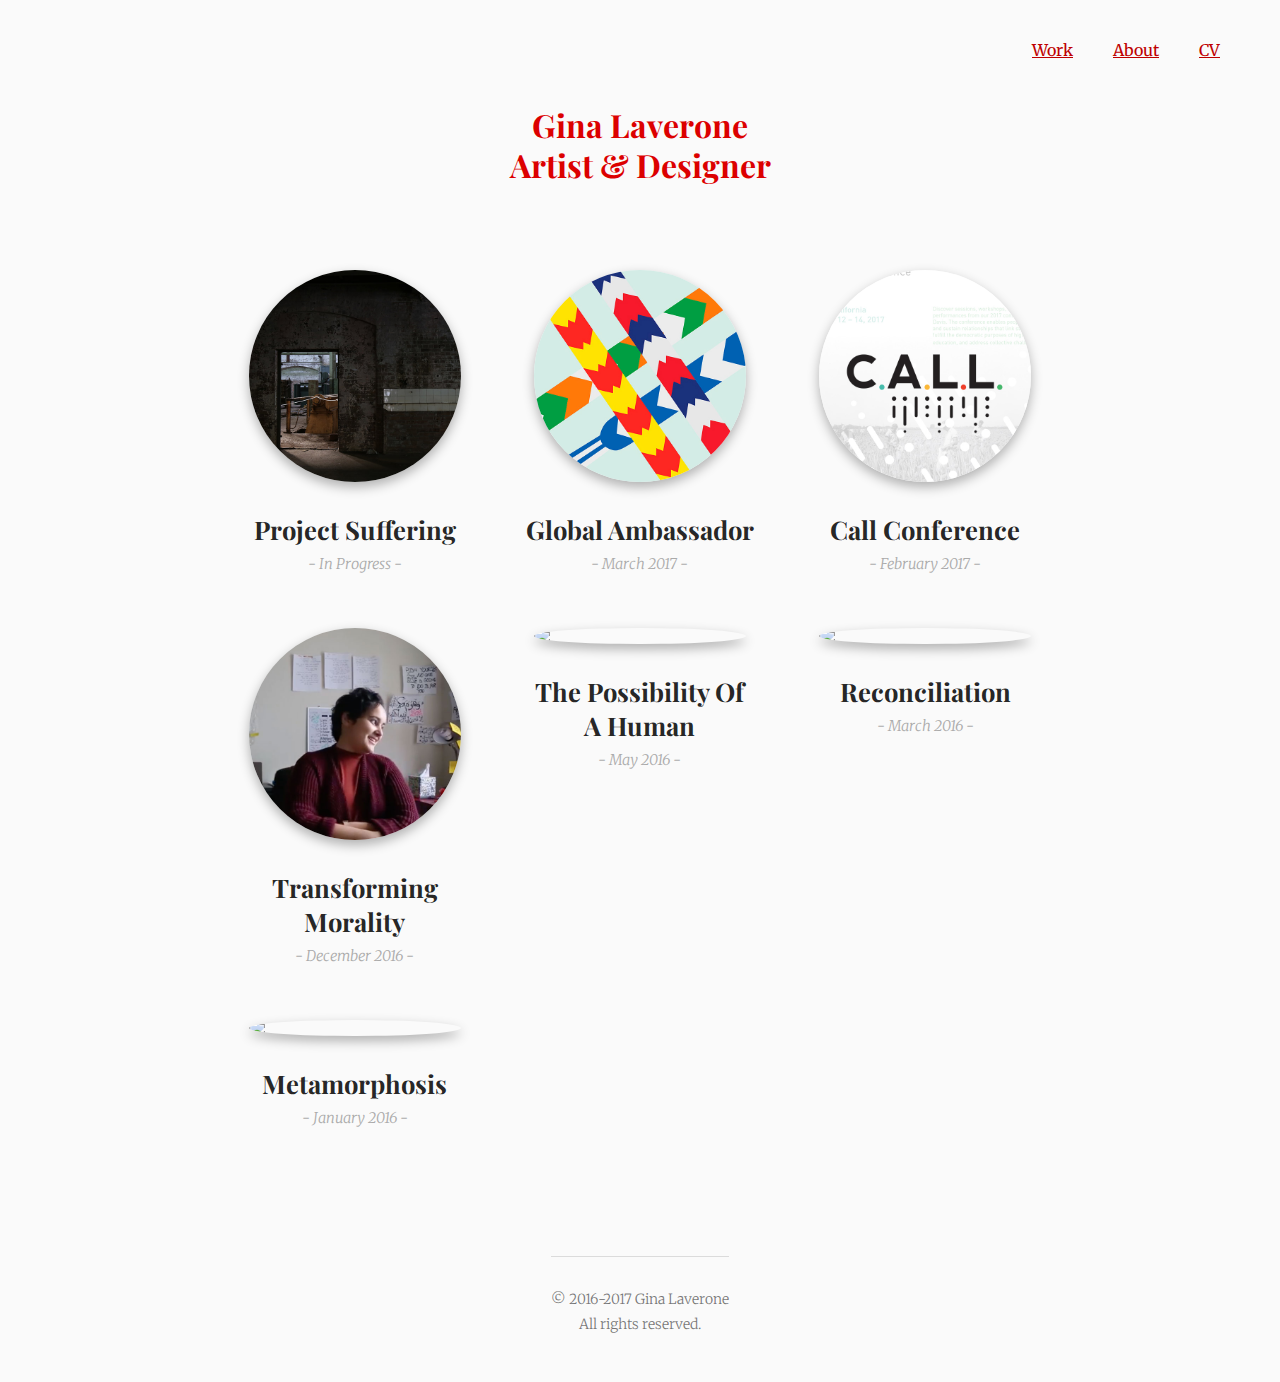
==== index.html @ 12f49296 "hotfix object display: none not working in chrome, ditched cv.html page" ====
<!DOCTYPE html>
<html>

<head>
  <link rel="stylesheet" type="text/css" href="styles/styles.css">
  <link rel="icon" type="image/png" href="./favicon.ico" >
  <meta name="viewport" content="width=device-width,height=device-height,initial-scale=1.0"/>
  <title>Gina Laverone</title>
</head>

<body>
  <nav class="nav-bar">
    <span class="nav-link"><a href="./index.html">Work</a></span>
    <span class="nav-link"><a href="./about.html">About</a></span>
    <span class="nav-link"><a href="./images/gina-laverone-cv-2017.pdf">CV</a></span>
  </nav>

  <section>
    <div class="grid-wrapper grid-text">
      <div class="home-caption">
        <h1>Gina Laverone<br/>
          Artist &&nbsp;Designer</h1>
      </div>
    </div>
  </section>

  <section>
    <section class="grid-wrapper">
      <section class="row wrap flex-top">
        <div class="col-1-3">
          <a class='img-circle-container' href="projectsuffering/index.html">
            <img class="img-circle home-project" src="images/project-suffering/project-suffering-cockatoo-island-sq.jpg"/>
          </a>
          <a href="projectsuffering/index.html">
            <div class="category-caption">
              <h2>Project Suffering</h2>
              <p class="date">- In Progress -</p>
            </div>
          </a>
        </div>
        <div class="col-1-3">
          <a class='img-circle-container' href="pages/global-ambassador.html">
            <img class="img-circle home-project" src="images/global-amb/global-ambassador-ucdavis-outreach-sq.jpg"/>
          </a>
          <a href="pages/global-ambassador.html">
            <div class="category-caption">
              <h2>Global Ambassador</h2>
              <p class="date">- March 2017 -</p>
            </div>
          </a>
        </div>
        <div class="col-1-3">
          <a class='img-circle-container' href="pages/call-conference.html">
            <img class="img-circle home-project" src="images/call-conf/call-conference-sq.jpg"/>
          </a>
          <a href="pages/call-conference.html">
            <div class="category-caption">
              <h2>Call Conference</h2>
              <p class="date">- February 2017 -</p>
            </div>
          </a>
        </div>
        <div class="col-1-3">
          <a class='img-circle-container' href="pages/transforming-morality.html">
            <img class="img-circle home-project" src="images/transforming-morality/transforming-morality-screencap-1-sq.jpg"/>
          </a>
          <a href="pages/transforming-morality.html">
            <div class="category-caption">
              <h2>Transforming Morality</h2>
              <p class="date">- December 2016 -</p>
            </div>
          </a>
        </div>
        <div class="col-1-3">
          <a class='img-circle-container' href="pages/possibility-of-a-human.html"><img class="img-circle home-project" src="images/pos-human/spread21-sq.jpg"/></a>
          <a href="pages/possibility-of-a-human.html">
            <div class="category-caption">
              <h2>The Possibility Of A&nbsp;Human</h2>
              <p class="date">- May 2016 -</p>
            </div>
          </a>
        </div>
        <div class="col-1-3">
          <a class='img-circle-container' href="pages/reconciliation.html"><img class="img-circle home-project" src="images/reconciliation/reconciliation-1-sq-gina-laverone.jpg"/></a>
          <a href="pages/reconciliation.html">
            <div class="category-caption">
              <h2>Reconciliation</h2>
              <p class="date">- March 2016 -</p>
            </div>
          </a>
        </div>
        <div class="col-1-3">
          <a class='img-circle-container' href="pages/metamorphosis.html"><img class="img-circle home-project" src="images/metamorphosis/metamorphosis-2-sq-gina-laverone.jpg"/></a>
          <a hef="pages/metamorphosis.html">
            <div class="category-caption">
              <h2>Metamorphosis</h2>
              <p class="date">- January 2016 -</p>
            </div>
          </a>
        </div>
        <div class="col-1-3">
        </div>
        <div class="col-1-3">
        </div>
      </section>
    </section>
  </section>

  <footer class="row-full-width">
    <section class="grid-wrapper flex-justify-center text-align-center">
      <p class="footer-text border-top">
        &#169; 2016-2017 Gina Laverone
        <br/> All rights reserved.
      </p>
  </footer>
</body>

</html>
---- styles/styles.css ----
@import url('https://fonts.googleapis.com/css?family=Playfair+Display:300,400,700');
@import url('https://fonts.googleapis.com/css?family=Merriweather:300,400i');
@import url('https://fonts.googleapis.com/css?family=Playfair+Display+SC:400,700');

html {
  background-color: #fafafa;
}

body {
  margin: 0;
}

* {
  font-family: 'Merriweather', serif;
  font-size: 14px;
}

a {
  text-decoration: none;
  color: inherit;
}

a:visited {
  color: inherit;
}

h1, h2, h3 {
  font-family: 'Playfair Display';
}

h1 {
  font-size: 2.18rem;
  font-weight: 700;
  margin-top: 0px;
  margin-bottom: 20px;
}

h2 {
  font-size: 1.6rem;
}

h3 {
  font-size: 1.45rem;
}

h4 {
  font-size: 1.18rem;
}

h2 a {
  font-family: 'Playfair Display SC', serif;
}

.small-caps {
  letter-spacing: 1px;
  font-family: 'Playfair Display SC', serif;
}

p {
  font-weight: 300;
  font-size: 1.1rem;
  line-height: 1.82em;
  color: rgba(0,0,0,0.87);
}

a {
  text-decoration: none;
}

a:visited {
  color: rgb(100, 100, 100);
}

.footer-text {
  font-size: 14px;
  color: rgba(0,0,0,0.54);
  padding-top: 30px;
}

.icon-button {
  border: none;
  background-color: inherit;
  font-size: 21px;
  color: rgb(190,0,0);
}

.iframe-wrapper {
  position: relative;
  width: 100%;
  height: 0;
  padding-bottom: 51%;
}

.iframe-wrapper iframe {
  position: absolute;
  width: 100%;
  height: 100%;
  left: 0;
  top: 0;
}

#back-button {
  width: 30px;
  padding-right: 15px;
}

#next-button {
  width: 30px;
  padding-left: 15px;
}

#pause-button {
}

#play-button {
  padding-right: 15px;
}

#carousel {
  padding-top: 30px;
}

#pos-human-carousel-controls {
  z-index: 2;
  margin-top: -30px;
}

.carousel-buttons {
  margin-bottom: 20px;
  font-size: 60px;
}

.carousel-controls {
}

#pos-human-go-to-page-controls {

}

.button-secondary {
  border: none;
  background-color: #ddd;
  font-family: sans-serif;
  padding: 10px 15px;
  margin: 10px;
  cursor: pointer;
}

select {
  border: none;
  margin: 10px;
  background-color: inherit;
  font-size: 18px;
  font-family: sans-serif;
  text-decoration: underline;
}

option {
  font-family: sans-serif;
}

.category-caption {
  text-align: center;
}

.category-caption h2 {
  margin: 30px 0px 5px 0px;
  color: rgba(0,0,0,0.87);
}

.category-caption p {
  margin: 0;
}

.date {
  font-style: italic;
  color: #aaa;
}

.category-caption .date {
  font-size: 11pt;
  margin-bottom: 20px;
}

.project-caption {
  margin-top: 60px;
  margin-bottom: 50px;
}

.project-caption .date {
  font-size: 14pt;
  text-align: center;
  margin-top: 0px;
  margin-bottom: 20px;
}

.tagline {
  font-size: 24px;
  /*text-align: center;*/
  font-style: italic;
}

.subheading {
}

.expand-arrow {
  height: 25px;
  padding-right: 10px;
  cursor: pointer;
}

.quote-list {
  list-style: none;
  padding-left: 0px;
  text-align: center;
}

.quote-list-item {
  line-height: 1.8rem;
  margin-bottom: 1.8rem;
  display: block;
}

.divider {
  width: 100%;
  border-bottom: 1px solid rgba(0,0,0,0.12);
  margin-bottom: 40px;
}

.home-caption {
  margin: 50px 0px 0px 0px;
  max-width: 600px;
}

.home-caption h1{
  font-size: 2rem;
  font-weight: 700;
  line-height: 2.5rem;
  padding: 0px 40px;
  margin-top: 75px;
  margin-bottom: 50px;
  color: rgb(220, 0 ,0);
}

.page-title {
  font-size: 3rem;
  font-weight: 700;
  line-height: 4rem;
  padding: 0px 20px;
}

.cat-selector {
  margin-bottom: 40px;
  padding: 0px 20px 10px 20px;
  border: 1px solid rgba(0,0,0,0.25);
  box-shadow: 0px 2px 10px rgba(0,0,0,0.25);
}

.grid-wrapper {
  display: block;
  box-sizing: border-box;
  padding: 30px 30px;
  margin: auto;
}

.grid-text {
  max-width: 800px;
  padding-top: 0px;
  justify-content: center;
}

.grid-text h1 {
  text-align: center;
}

#separation-content {
  display: none;
}

#connection-content {
  display: none;
}

#deceased-content {
  display: none;
}

#possibilities-content {
  display: none;
}

/* -------------------------------------------------

COLUMN AND ROW STYLES

-------------------------------------------------*/


[class*='col-'] {
  padding-bottom: 30px;

  box-sizing: border-box;

  display: flex;
  flex-direction: column;
  justify-content: flex-end;
  align-items: center;
}

[class*='row-'] {
  display:flex;
}

.flex-justify-center {
  justify-content: center;
}

.flex-align-center {
  align-items: center;
}

.flex-top {
  align-items: flex-start;
}

.text-align-center {
  text-align: center;
}

.row-full-width {
  width: 100%;
}

.row {
  display: flex;
  flex-direction: row;
}

.column {
  display: flex;
  flex-direction: column;
}

[class*='col-']:last-of-type {
  border-bottom: none;
  margin-bottom: 0;
}

[class*='col-'] img {
  width: 100%;
  margin: 0px;
}

[class*='col-'] a {
  margin: 0px;
}

.mobile-col-1-2 {
  width: 50%;
}

.wrap {
  flex-wrap: wrap;
}

.img-circle {
  border-radius: 50%;
}

.img-circle-container {
  width: 80%;
  display: flex;
  align-items: center;
  justify-content: center;
}

.home-project {
  box-shadow: 0px 5px 12px rgba(0,0,0,0.3);
  transition-duration: 0.025s;
}

.home-project:hover {
  box-shadow: 0px 5px 14px rgba(0,0,0,0.4);
}

.home-project:active {
  box-shadow: 0px 8px 13px rgba(0,0,0,0.4);
}

.img-clickable {
  box-shadow: none;
}

.nav-bar {
  display: flex;
  justify-content: center;
  align-items: flex-end;
  margin: 40px 40px 40px 40px;
}

.small-logo {
  color: #000;
  align-self: center;
  font-family: 'Playfair Display';
  letter-spacing: 1px;
  font-size: 16px;
  width: 100%;
  padding: 40px 40px 20px 40px;
  text-align: center;
}

.nav-link a {
  padding: 0px 20px;
  text-decoration: underline;
  color: rgb(190, 0 ,0);
}

.link {
  text-decoration: underline;
  color: rgb(190, 0 ,0);
}

.border-top {
  border-top: 1px solid rgba(0,0,0,0.12);
}

.main-image {
  display: none;
}

.pdf-mobile {
  display: block;
}

.pdf-tablet {
  display: none;
}

.pdf-desktop {
  display: none;
}

@media (min-width: 500px) {
  * {
    font-size: 16px;
  }

  .page-title {
    font-size: 5rem;
    line-height: 5rem;
  }

  .pdf-mobile {
    display: none;
  }

  .pdf-tablet {
    display: block;
  }

  .pdf-desktop {
    display: none;
  }
}

@media (min-width: 617px) {

  .main-image {
    display: block;
  }

  .img-clickable {
    box-shadow: 0px 3px 7px rgba(0,0,0,0.3);
    transition-duration: 0.001s;
  }

  .img-clickable:hover {
    box-shadow: 0px 5px 14px rgba(0,0,0,0.4);
  }

  .img-clickable:active {
    box-shadow: 0px 8px 13px rgba(0,0,0,0.4);
  }

  .grid-text {
    max-width: 80%;
  }

  .grid-wrapper {
    display: flex;
    flex-wrap: wrap;
  }

  .project-caption {
    margin-top: 75px;
    margin-bottom: 15px;
    flex-basis: 100%;
  }

  .icon-button {
    font-size: 30px;
    cursor: pointer;
  }

  #back-button {
    width: 45px;
    padding-right: 30px;
  }

  #next-button {
    width: 45px;
    padding-left: 30px;
  }

  #play-button {
    padding-right: 30px;
  }

  #pageSelect {
    cursor: pointer;
  }

  #pos-human-carousel-controls {
    margin-top: -75px;
  }

  .small-logo {
    width: auto;
    padding: 0px 20px;
  }

  .home-caption h1 {
    margin-top: 0;
  }

  .nav-bar {
    margin-bottom: 0;
  }

  [class*='col-'] {
    border-left: 10px solid rgba(255, 255, 255, 0);
    border-right: 10px solid rgba(255, 255, 255, 0);
    border-bottom: 10px solid rgba(255, 255, 255, 0);
    flex-grow: 1;
    border-bottom: none;
    padding-bottom: 30px;
    margin-bottom: 0;
  }

  .col-full-width {
    width: 100%;

  }

  .col-end {
    width:100%;
  }

  .col-1-2 {
    width: 50%;
  }

  .col-2-3 {
    width: 50%;
  }

  .col-1-3 {
    width: 50%;
  }

  .col-1-4 {
    width: 50%;
  }

  .col-1-6 {
    width: 50%;
  }

  .thumb-small {
    width: 33%;
  }
}

@media (min-width: 900px) {

  #pos-human-carousel-controls {
    margin-top: -125px;
  }

  .project-caption {
    margin-top: 60px;
  }

  .page-title {
    font-size: 7em;
    line-height: normal;
  }

  .grid-wrapper {
    max-width: 70%;
    min-width: 760px;
    padding: 30px 20px;
  }

  .line-length-constrain {
    max-width: 600px;
  }

  .nav-bar {
    justify-content: flex-end;
  }

  .home-caption {
    margin-top: 15px;
  }

  .home-caption h1 {
    margin-bottom: 25px;
  }

  .col-2-3 {
    width: 66%;
  }

  .col-1-3 {
    width: 33%;
  }

  .col-1-4 {
    width: 25%;
  }

  .col-1-6 {
    width:16%;
  }
}

@media (min-width: 1280px) {
  .pdf-mobile {
    display: none;
  }

  .pdf-tablet {
    display: none;
  }

  .pdf-desktop {
    display: block;
  }
}

@media (min-width: 1440px) {
  .grid-wrapper {
    max-width: 1200px;
  }
}
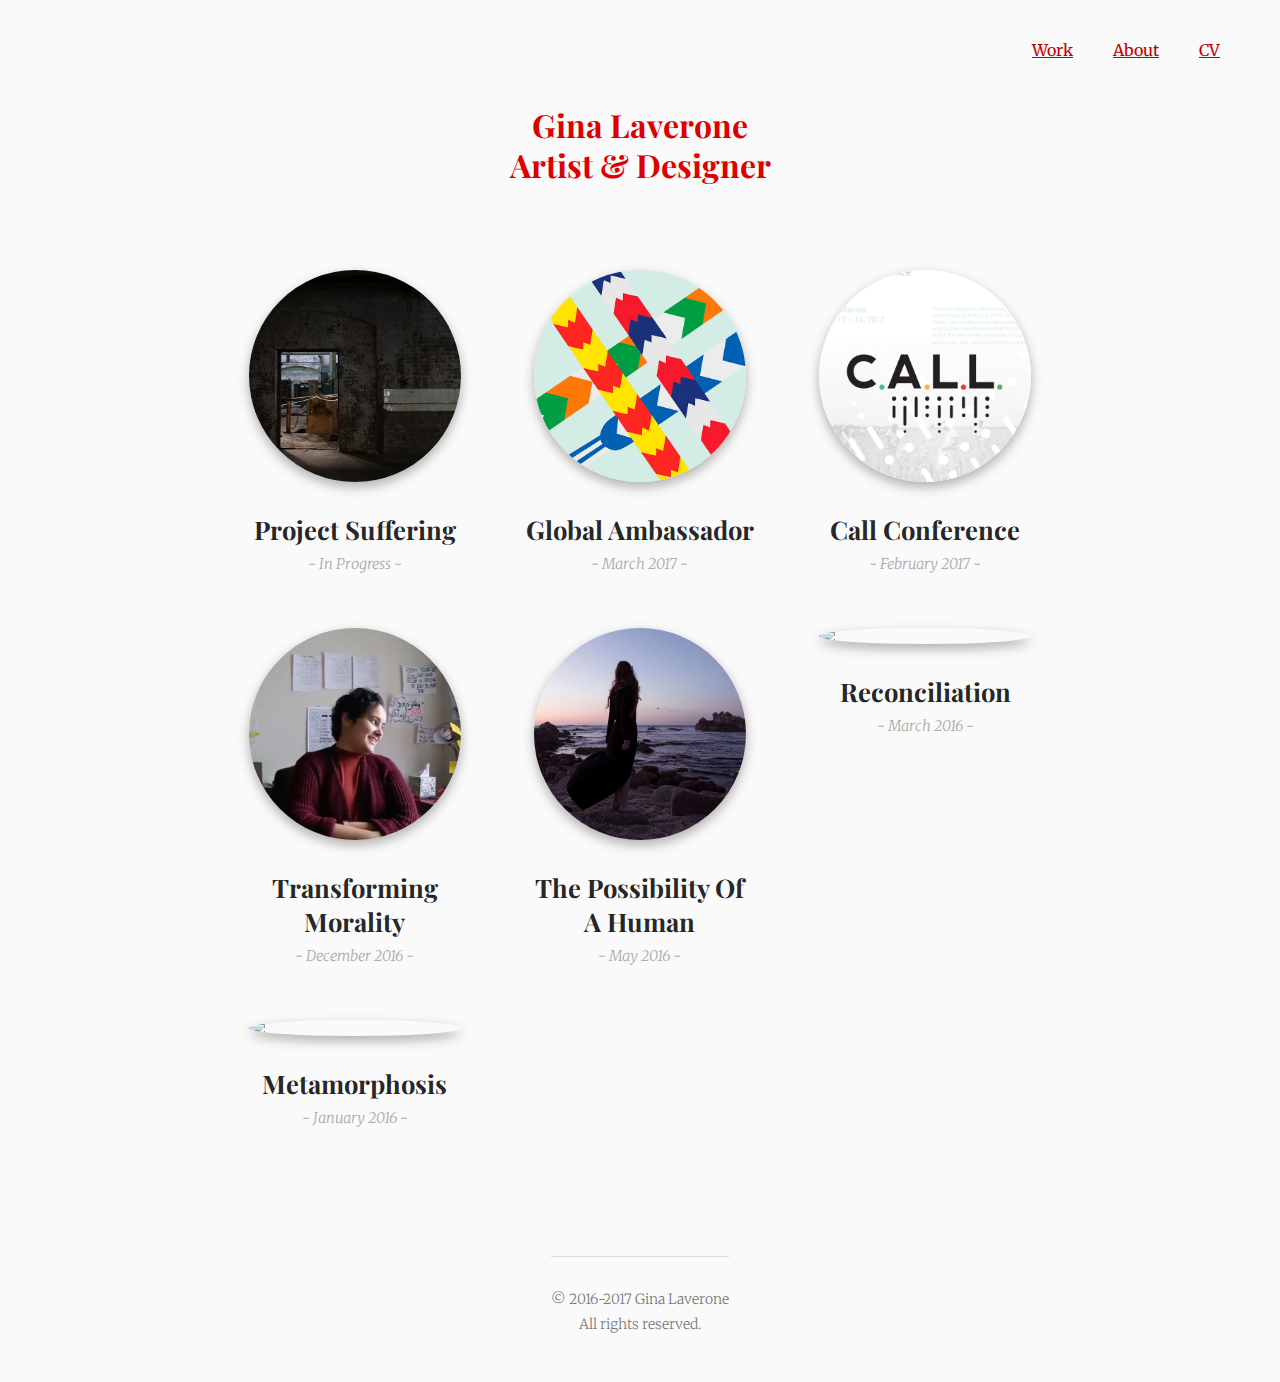
==== commit cefba25b: "add new images, first updates to the call-conf page" ====
--- a/index.html
+++ b/index.html
@@ -3,8 +3,14 @@
 
 <head>
   <link rel="stylesheet" type="text/css" href="styles/styles.css">
-  <link rel="icon" type="image/png" href="./favicon.ico" >
   <meta name="viewport" content="width=device-width,height=device-height,initial-scale=1.0"/>
+
+  <link rel="apple-touch-icon" sizes="180x180" href="favicon/apple-touch-icon.png">
+  <link rel="icon" type="image/png" sizes="32x32" href="favicon/favicon-32x32.png">
+  <link rel="icon" type="image/png" sizes="16x16" href="favicon/favicon-16x16.png">
+  <link rel="manifest" href="favicon/manifest.json">
+  <link rel="mask-icon" href="favicon/safari-pinned-tab.svg" color="#dc0000">
+  <meta name="theme-color" content="#ffffff">
   <title>Gina Laverone</title>
 </head>
 
@@ -26,7 +32,7 @@
 
   <section>
     <section class="grid-wrapper">
-      <section class="row wrap flex-top">
+      <section class="row wrap flex-align-top">
         <div class="col-1-3">
           <a class='img-circle-container' href="projectsuffering/index.html">
             <img class="img-circle home-project" src="images/project-suffering/project-suffering-cockatoo-island-sq.jpg"/>
--- a/styles/styles.css
+++ b/styles/styles.css
@@ -289,6 +289,7 @@
   display: none;
 }
 
+
 /* -------------------------------------------------
 
 COLUMN AND ROW STYLES
@@ -307,6 +308,10 @@
   align-items: center;
 }
 
+.gutter-med {
+  padding-bottom: 60px;
+}
+
 [class*='row-'] {
   display:flex;
 }
@@ -319,7 +324,7 @@
   align-items: center;
 }
 
-.flex-top {
+.flex-align-top {
   align-items: flex-start;
 }
 
@@ -540,13 +545,18 @@
   [class*='col-'] {
     border-left: 10px solid rgba(255, 255, 255, 0);
     border-right: 10px solid rgba(255, 255, 255, 0);
-    border-bottom: 10px solid rgba(255, 255, 255, 0);
     flex-grow: 1;
     border-bottom: none;
     padding-bottom: 30px;
     margin-bottom: 0;
   }
 
+  .gutter-med {
+    padding-left: 20px;
+    padding-right: 20px;
+    padding-bottom: 80px;
+  }
+
   .col-full-width {
     width: 100%;
 
@@ -573,7 +583,7 @@
   }
 
   .col-1-6 {
-    width: 50%;
+    width: 20%;
   }
 
   .thumb-small {
@@ -633,6 +643,12 @@
   .col-1-6 {
     width:16%;
   }
+
+  .gutter-med {
+    padding-left: 10px;
+    padding-right: 10px;
+    padding-bottom: 20px;
+  }
 }
 
 @media (min-width: 1280px) {
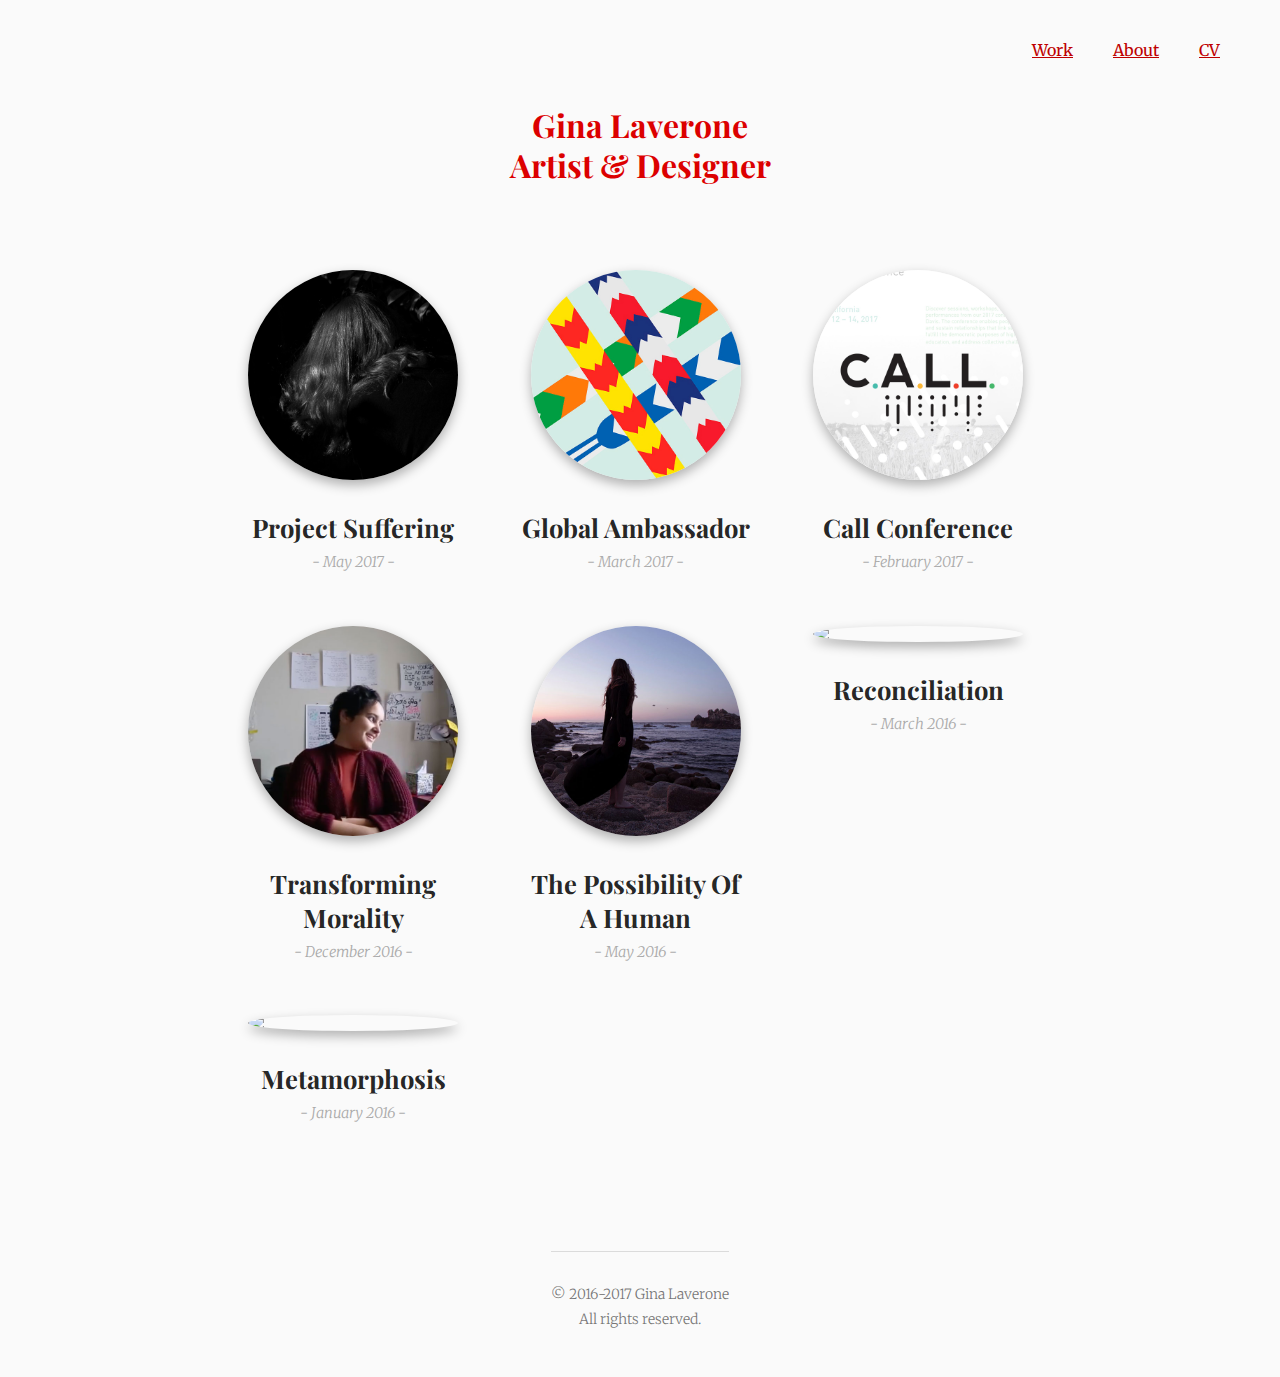
==== commit c86a3013: "[Homepage] Update project suffering project preview" ====
--- a/index.html
+++ b/index.html
@@ -34,13 +34,13 @@
     <section class="grid-wrapper">
       <section class="row wrap flex-align-top">
         <div class="col-1-3">
-          <a class='img-circle-container' href="projectsuffering/index.html">
-            <img class="img-circle home-project" src="images/project-suffering/project-suffering-cockatoo-island-sq.jpg"/>
+          <a class='img-circle-container' href="pages/project-suffering.html">
+            <img class="img-circle home-project" src="images/project-suffering/project-suffering-sq.jpg"/>
           </a>
-          <a href="projectsuffering/index.html">
+          <a href="pages/project-suffering.html">
             <div class="category-caption">
               <h2>Project Suffering</h2>
-              <p class="date">- In Progress -</p>
+              <p class="date">- May 2017 -</p>
             </div>
           </a>
         </div>
@@ -104,10 +104,6 @@
             </div>
           </a>
         </div>
-        <div class="col-1-3">
-        </div>
-        <div class="col-1-3">
-        </div>
       </section>
     </section>
   </section>
--- a/styles/styles.css
+++ b/styles/styles.css
@@ -60,6 +60,13 @@
   font-weight: 300;
   font-size: 1.1rem;
   line-height: 1.82em;
+  color: rgba(0,0,0,0.87);
+}
+
+.annotation {
+  font-weight: 400;
+  font-size: 0.8rem;
+  line-height: 1.5em;
   color: rgba(0,0,0,0.87);
 }
 
@@ -194,9 +201,14 @@
   margin-bottom: 20px;
 }
 
+.project-caption .tagline {
+  max-width: 600px;
+  margin: auto;
+  text-align: center;
+}
+
 .tagline {
   font-size: 24px;
-  /*text-align: center;*/
   font-style: italic;
 }
 
@@ -225,6 +237,11 @@
   width: 100%;
   border-bottom: 1px solid rgba(0,0,0,0.12);
   margin-bottom: 40px;
+}
+
+.divider-no-margin {
+  width: 100%;
+  border-bottom: 1px solid rgba(0,0,0,0.12);
 }
 
 .home-caption {
@@ -266,13 +283,17 @@
 .grid-text {
   max-width: 800px;
   padding-top: 0px;
-  justify-content: center;
+  justify-content: center
 }
 
 .grid-text h1 {
   text-align: center;
 }
 
+.grid-text h4 {
+  /*text-align: center;*/
+}
+
 #separation-content {
   display: none;
 }
@@ -289,6 +310,73 @@
   display: none;
 }
 
+/*-----------------------
+
+TABS STYLES
+
+------------------------*/
+
+.tabs-wrapper {
+  display: flex;
+  justify-content: space-between;
+  max-width: 600px;
+  margin: auto;
+}
+
+.tab {
+  text-overflow: ellipsis;
+  white-space: nowrap;
+  overflow: hidden;
+  padding: 0px 4px 20px 4px;
+  cursor: pointer;
+  color: rgba(0,0,0,0.54);
+}
+
+.active-tab {
+  color: red !important;
+  border-bottom: 3px solid red;
+}
+
+/*-----------------------
+
+KEYWORD SLIDES STYLES
+
+------------------------*/
+
+.slideshow-wrapper {
+  display: flex;
+  flex-wrap: wrap;
+  box-shadow: 0px 3px 7px rgba(0,0,0,0.3);
+  max-width: 600px;
+}
+
+.slideshow-wrapper div {
+  padding: 10px;
+}
+
+.slideshow-title {
+  display: flex;
+  justify-content: center;
+  align-items: center;
+  flex-grow: 1;
+  flex-basis: 160px;
+  min-height: 200px;
+  color: white;
+}
+
+.slideshow-keywords-wrapper {
+  display: flex;
+  flex-grow: 1;
+  flex-basis: 160px;
+  justify-content: center;
+  align-items: center;
+  text-align: center;
+}
+
+.slideshow-keywords {
+  list-style: none;
+  padding-left: 0px;
+}
 
 /* -------------------------------------------------
 
@@ -306,6 +394,8 @@
   flex-direction: column;
   justify-content: flex-end;
   align-items: center;
+  width: 100%;
+  max-width: 100%;
 }
 
 .gutter-med {
@@ -320,6 +410,10 @@
   justify-content: center;
 }
 
+.flex-justify-start {
+  justify-content: flex-start;
+}
+
 .flex-align-center {
   align-items: center;
 }
@@ -339,6 +433,7 @@
 .row {
   display: flex;
   flex-direction: row;
+  flex-wrap: wrap;
 }
 
 .column {
@@ -362,6 +457,19 @@
 
 .mobile-col-1-2 {
   width: 50%;
+}
+
+#min-2-col [class*='col-'] {
+  max-width: 50%;
+}
+
+#min-2-col {
+  display: flex;
+  flex-wrap: wrap;
+}
+
+.mobile-align-left .col-1-4 {
+  align-items: flex-start;
 }
 
 .wrap {
@@ -466,6 +574,16 @@
   .pdf-desktop {
     display: none;
   }
+
+  .gutter-med {
+    padding-left: 20px;
+    padding-right: 20px;
+  }
+
+  .mobile-align-left .col-1-4 {
+    align-items: center;
+    text-align: center;
+  }
 }
 
 @media (min-width: 617px) {
@@ -498,7 +616,7 @@
 
   .project-caption {
     margin-top: 75px;
-    margin-bottom: 15px;
+    margin-bottom: 45px;
     flex-basis: 100%;
   }
 
@@ -576,18 +694,39 @@
 
   .col-1-3 {
     width: 50%;
+    max-width: 50%;
   }
 
   .col-1-4 {
     width: 50%;
   }
 
+  .col-3-4 {
+    width: 50%;
+    max-width: 50%;
+  }
+
   .col-1-6 {
     width: 20%;
+    max-width: 20%;
+  }
+
+  .col-2-6 {
+    width: 30%;
   }
 
   .thumb-small {
     width: 33%;
+  }
+
+  .line-length-constrain .col-1-4 {
+    width: 20%;
+    max-width: 20%;
+  }
+
+  .line-length-constrain .col-3-4 {
+    width: 80%;
+    max-width: 80%;
   }
 }
 
@@ -613,7 +752,12 @@
   }
 
   .line-length-constrain {
+    width: 100%;
     max-width: 600px;
+  }
+
+  .line-length-constrain p {
+    padding-bottom: 20px;
   }
 
   .nav-bar {
@@ -634,14 +778,25 @@
 
   .col-1-3 {
     width: 33%;
+    max-width: 33%;
   }
 
   .col-1-4 {
     width: 25%;
   }
 
+  .col-3-4 {
+    width: 75%;
+    max-width: 75%;
+  }
+
   .col-1-6 {
     width:16%;
+    max-width: 16.67%;
+  }
+
+  .col-2-6 {
+    width: 34%;
   }
 
   .gutter-med {
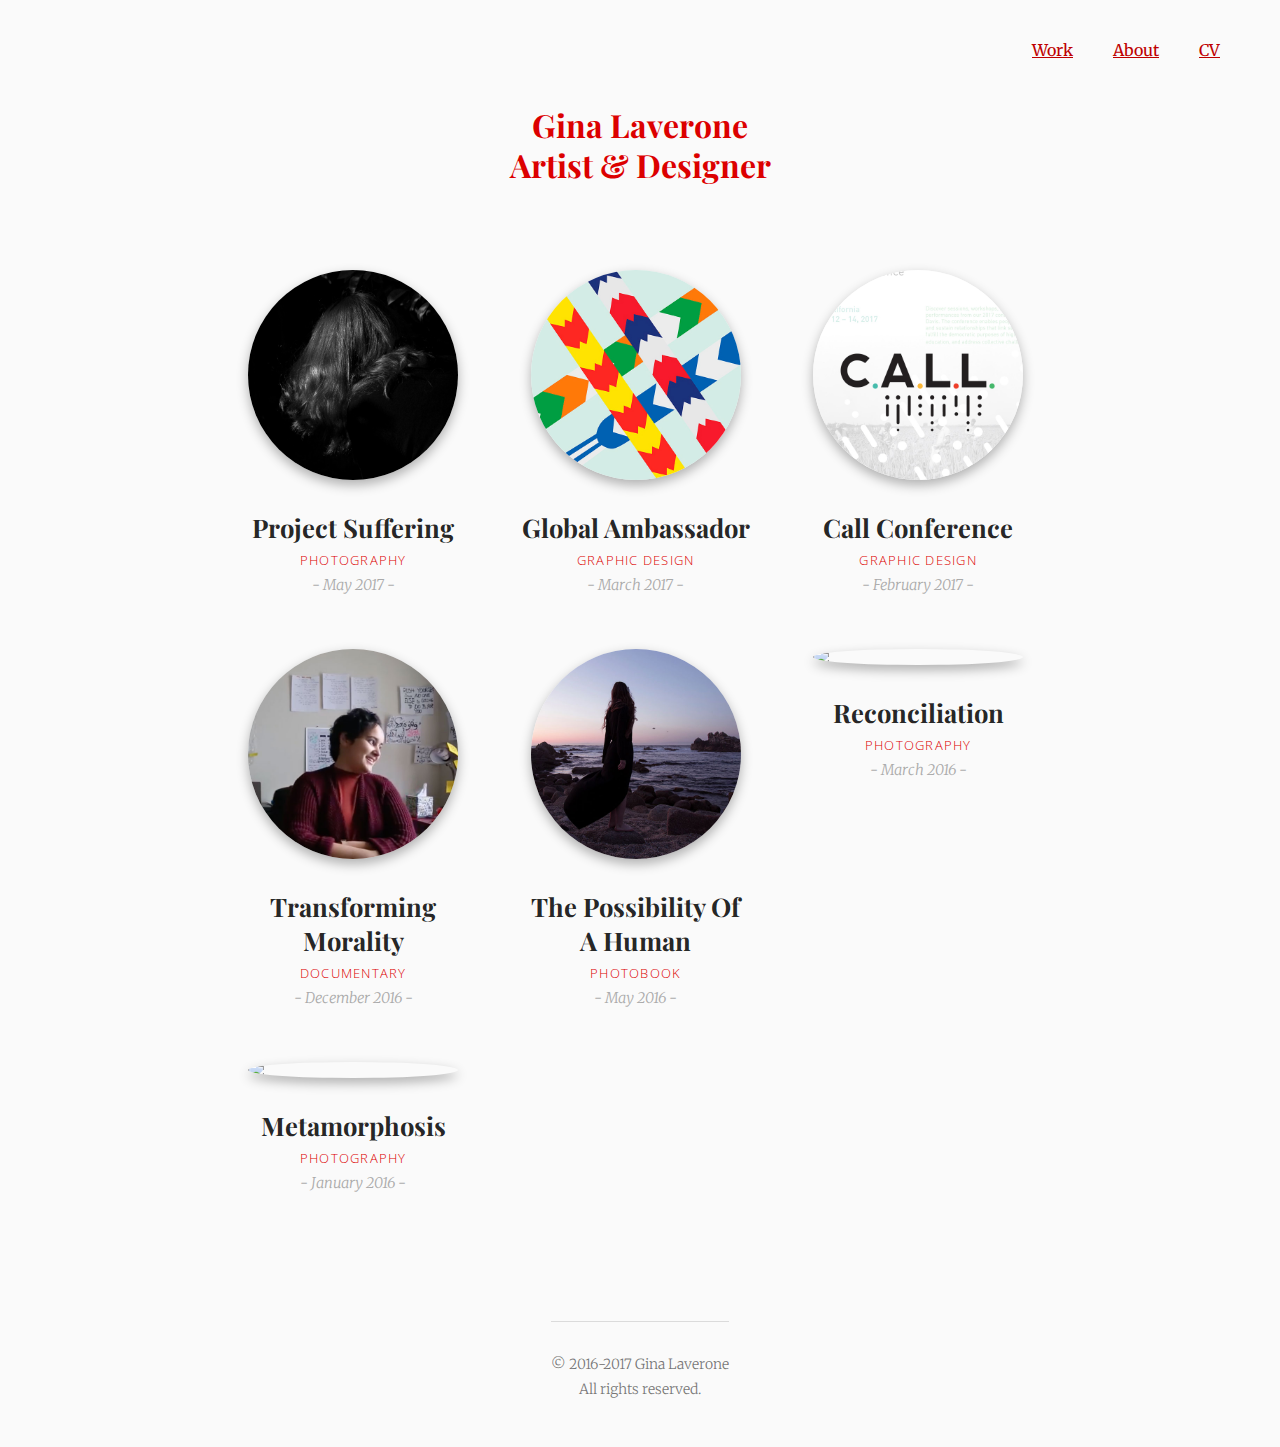
==== commit 1f2a4cb2: "[Homepage] Add project type labels" ====
--- a/index.html
+++ b/index.html
@@ -12,6 +12,16 @@
   <link rel="mask-icon" href="favicon/safari-pinned-tab.svg" color="#dc0000">
   <meta name="theme-color" content="#ffffff">
   <title>Gina Laverone</title>
+
+  <style>
+    .project-type {
+      letter-spacing: 1.25px;
+      text-transform: uppercase;
+      font-size: 0.8rem;
+      color: rgb(220,0,0);
+      font-family: 'Open Sans', serif;
+    }
+  </style>
 </head>
 
 <body>
@@ -40,6 +50,7 @@
           <a href="pages/project-suffering.html">
             <div class="category-caption">
               <h2>Project Suffering</h2>
+              <p class="project-type">Photography</p>
               <p class="date">- May 2017 -</p>
             </div>
           </a>
@@ -51,6 +62,7 @@
           <a href="pages/global-ambassador.html">
             <div class="category-caption">
               <h2>Global Ambassador</h2>
+              <p class="project-type">Graphic design</p>
               <p class="date">- March 2017 -</p>
             </div>
           </a>
@@ -62,6 +74,7 @@
           <a href="pages/call-conference.html">
             <div class="category-caption">
               <h2>Call Conference</h2>
+              <p class="project-type">Graphic design</p>
               <p class="date">- February 2017 -</p>
             </div>
           </a>
@@ -73,6 +86,7 @@
           <a href="pages/transforming-morality.html">
             <div class="category-caption">
               <h2>Transforming Morality</h2>
+              <p class="project-type">Documentary</p>
               <p class="date">- December 2016 -</p>
             </div>
           </a>
@@ -82,6 +96,7 @@
           <a href="pages/possibility-of-a-human.html">
             <div class="category-caption">
               <h2>The Possibility Of A&nbsp;Human</h2>
+              <p class="project-type">Photobook</p>
               <p class="date">- May 2016 -</p>
             </div>
           </a>
@@ -91,6 +106,7 @@
           <a href="pages/reconciliation.html">
             <div class="category-caption">
               <h2>Reconciliation</h2>
+              <p class="project-type">Photography</p>
               <p class="date">- March 2016 -</p>
             </div>
           </a>
@@ -100,6 +116,7 @@
           <a hef="pages/metamorphosis.html">
             <div class="category-caption">
               <h2>Metamorphosis</h2>
+              <p class="project-type">Photography</p>
               <p class="date">- January 2016 -</p>
             </div>
           </a>
--- a/styles/styles.css
+++ b/styles/styles.css
@@ -1,6 +1,7 @@
 @import url('https://fonts.googleapis.com/css?family=Playfair+Display:300,400,700');
 @import url('https://fonts.googleapis.com/css?family=Merriweather:300,400i');
 @import url('https://fonts.googleapis.com/css?family=Playfair+Display+SC:400,700');
+@import url('https://fonts.googleapis.com/css?family=Open+Sans:600');
 
 html {
   background-color: #fafafa;
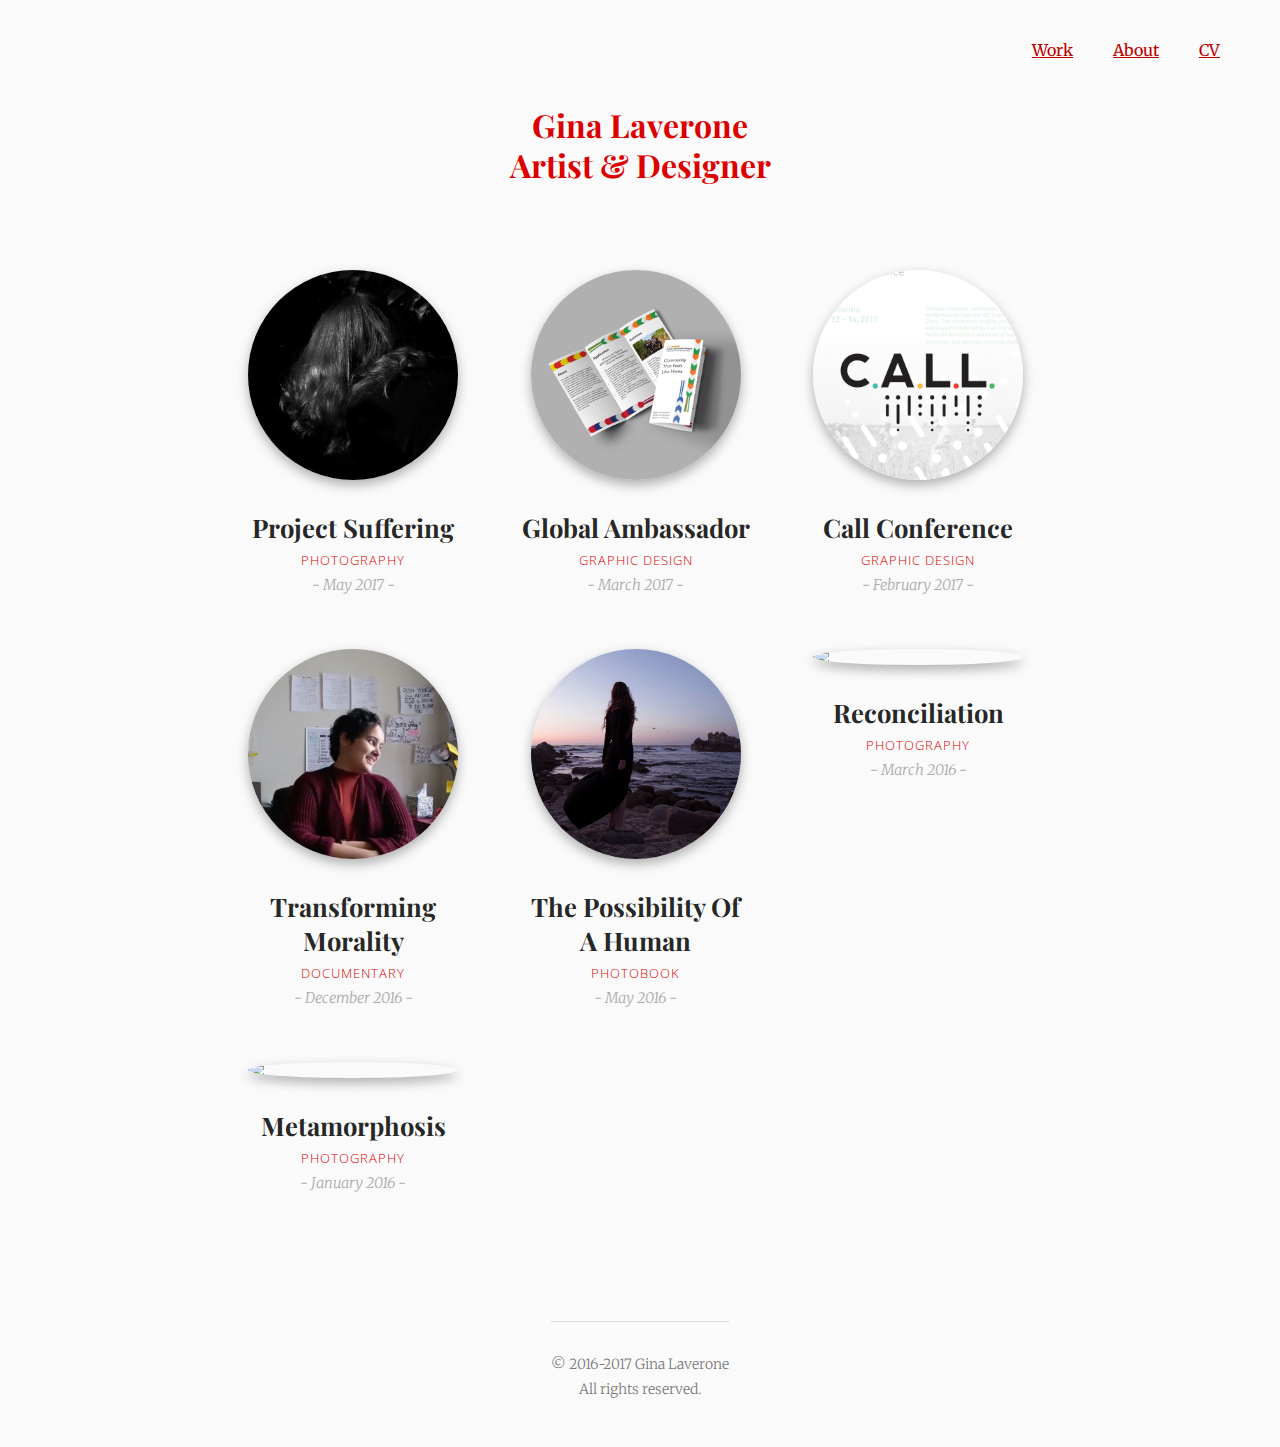
==== commit b8f65302: "[GA] Add new mockup image and update homepage preview" ====
--- a/index.html
+++ b/index.html
@@ -15,7 +15,7 @@
 
   <style>
     .project-type {
-      letter-spacing: 1.25px;
+      letter-spacing: 1px;
       text-transform: uppercase;
       font-size: 0.8rem;
       color: rgb(220,0,0);
@@ -57,7 +57,7 @@
         </div>
         <div class="col-1-3">
           <a class='img-circle-container' href="pages/global-ambassador.html">
-            <img class="img-circle home-project" src="images/global-amb/global-ambassador-ucdavis-outreach-sq.jpg"/>
+            <img class="img-circle home-project" src="images/global-amb/global-ambassador-ucdavis-brochure-sq.jpg"/>
           </a>
           <a href="pages/global-ambassador.html">
             <div class="category-caption">
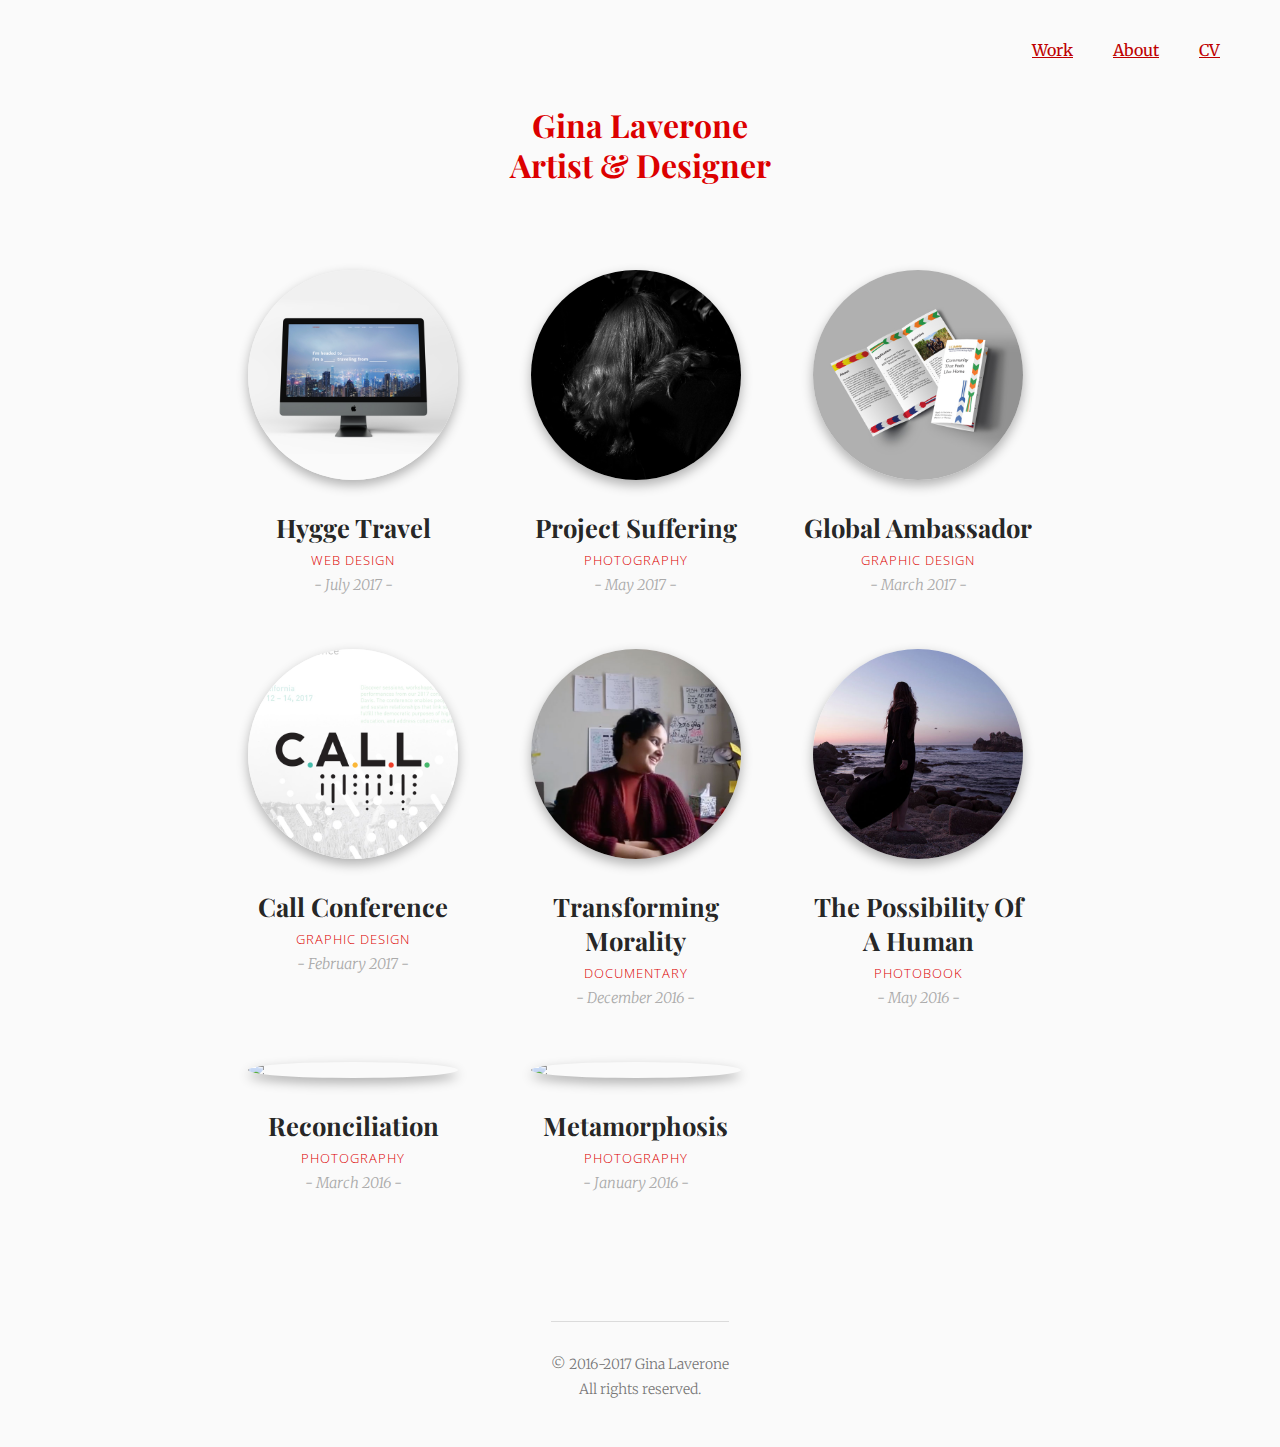
==== commit 5635fb3b: "[Homepage] Add Hygge" ====
--- a/index.html
+++ b/index.html
@@ -43,6 +43,18 @@
   <section>
     <section class="grid-wrapper">
       <section class="row wrap flex-align-top">
+        <div class="col-1-3">
+          <a class='img-circle-container' href="pages/hygge-travel.html">
+            <img class="img-circle home-project" src="images/hygge-travel/hygge-travel-imac-sq-gina-laverone.jpg"/>
+          </a>
+          <a href="pages/project-suffering.html">
+            <div class="category-caption">
+              <h2>Hygge Travel</h2>
+              <p class="project-type">Web design</p>
+              <p class="date">- July 2017 -</p>
+            </div>
+          </a>
+        </div>
         <div class="col-1-3">
           <a class='img-circle-container' href="pages/project-suffering.html">
             <img class="img-circle home-project" src="images/project-suffering/project-suffering-sq.jpg"/>
--- a/styles/styles.css
+++ b/styles/styles.css
@@ -210,6 +210,7 @@
 
 .tagline {
   font-size: 24px;
+  line-height: 2.5rem;
   font-style: italic;
 }
 
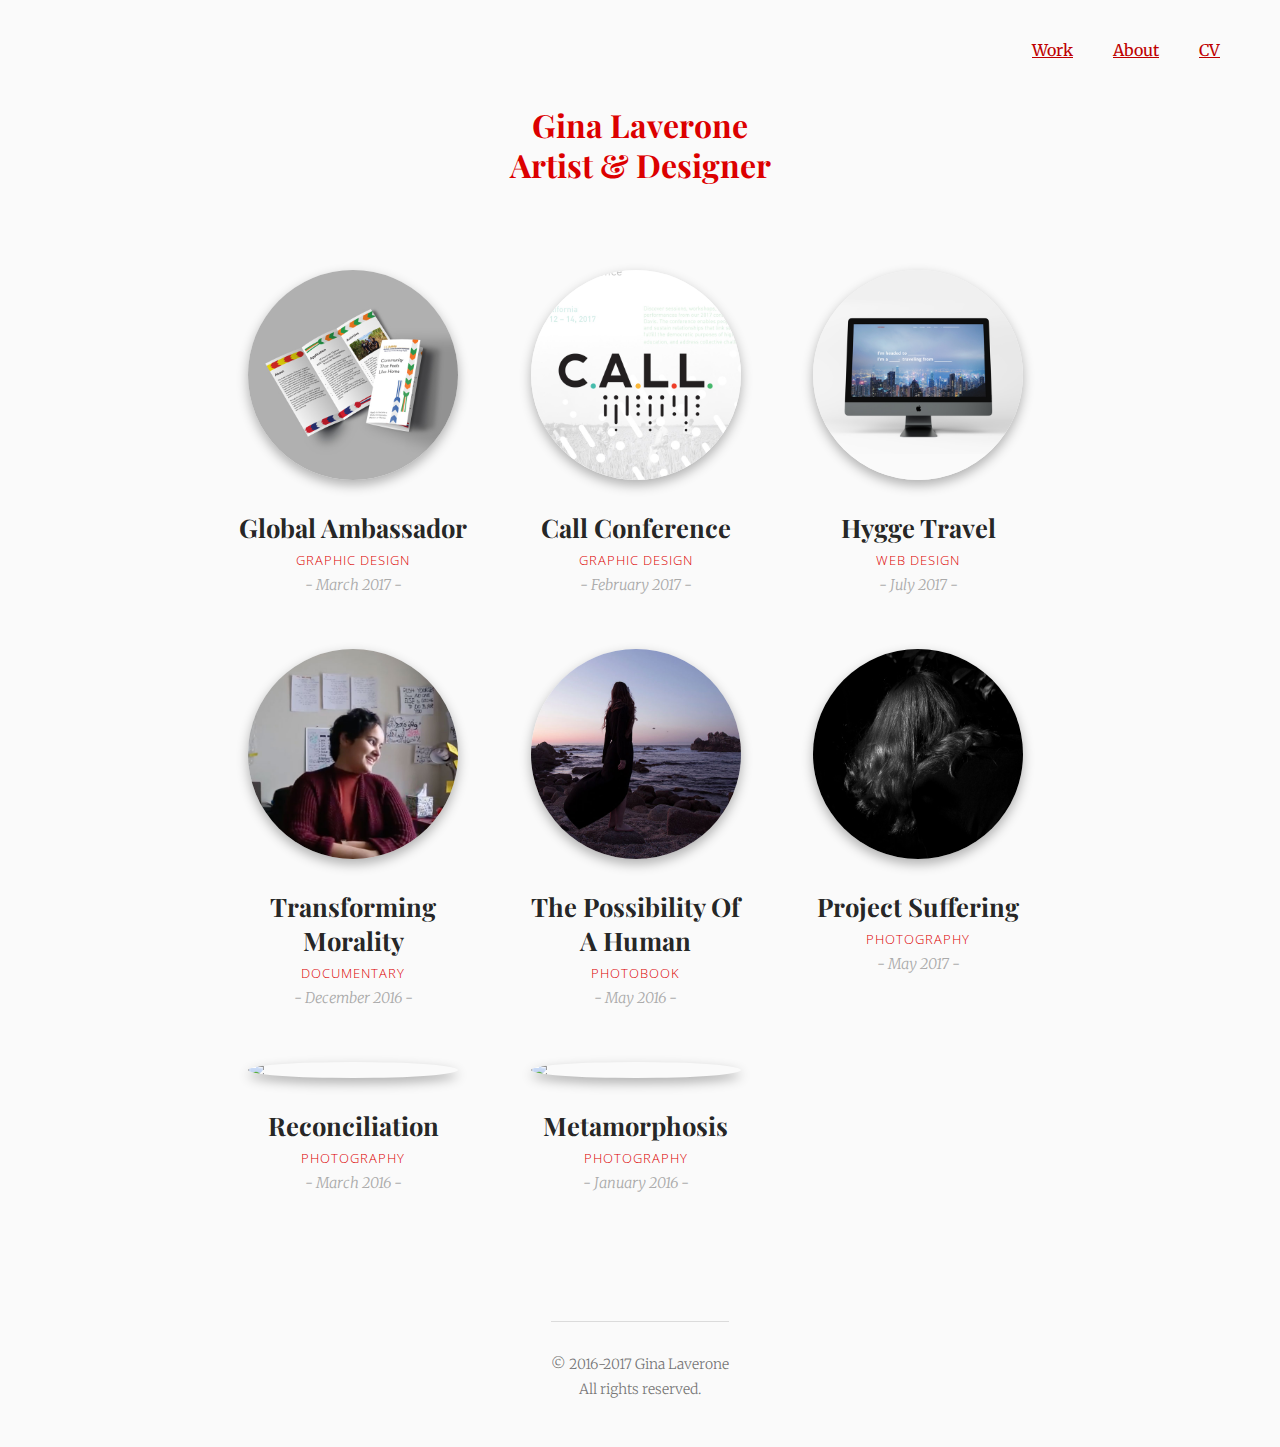
==== commit 6f155858: "[Homepage] Add section comments and reorder projects" ====
--- a/index.html
+++ b/index.html
@@ -43,7 +43,31 @@
   <section>
     <section class="grid-wrapper">
       <section class="row wrap flex-align-top">
-        <div class="col-1-3">
+        <div class="col-1-3"><!-- Global ambassador -->
+          <a class='img-circle-container' href="pages/global-ambassador.html">
+            <img class="img-circle home-project" src="images/global-amb/global-ambassador-ucdavis-brochure-sq.jpg"/>
+          </a>
+          <a href="pages/global-ambassador.html">
+            <div class="category-caption">
+              <h2>Global Ambassador</h2>
+              <p class="project-type">Graphic design</p>
+              <p class="date">- March 2017 -</p>
+            </div>
+          </a>
+        </div>
+        <div class="col-1-3"><!-- Call conference -->
+          <a class='img-circle-container' href="pages/call-conference.html">
+            <img class="img-circle home-project" src="images/call-conf/call-conference-sq.jpg"/>
+          </a>
+          <a href="pages/call-conference.html">
+            <div class="category-caption">
+              <h2>Call Conference</h2>
+              <p class="project-type">Graphic design</p>
+              <p class="date">- February 2017 -</p>
+            </div>
+          </a>
+        </div>
+        <div class="col-1-3"><!-- Hygge Travel -->
           <a class='img-circle-container' href="pages/hygge-travel.html">
             <img class="img-circle home-project" src="images/hygge-travel/hygge-travel-imac-sq-gina-laverone.jpg"/>
           </a>
@@ -55,7 +79,29 @@
             </div>
           </a>
         </div>
-        <div class="col-1-3">
+        <div class="col-1-3"><!-- Transforming morality -->
+          <a class='img-circle-container' href="pages/transforming-morality.html">
+            <img class="img-circle home-project" src="images/transforming-morality/transforming-morality-screencap-1-sq.jpg"/>
+          </a>
+          <a href="pages/transforming-morality.html">
+            <div class="category-caption">
+              <h2>Transforming Morality</h2>
+              <p class="project-type">Documentary</p>
+              <p class="date">- December 2016 -</p>
+            </div>
+          </a>
+        </div>
+        <div class="col-1-3"><!-- Possibility of a human -->
+          <a class='img-circle-container' href="pages/possibility-of-a-human.html"><img class="img-circle home-project" src="images/pos-human/spread21-sq.jpg"/></a>
+          <a href="pages/possibility-of-a-human.html">
+            <div class="category-caption">
+              <h2>The Possibility Of A&nbsp;Human</h2>
+              <p class="project-type">Photobook</p>
+              <p class="date">- May 2016 -</p>
+            </div>
+          </a>
+        </div>
+        <div class="col-1-3"><!-- Project suffering -->
           <a class='img-circle-container' href="pages/project-suffering.html">
             <img class="img-circle home-project" src="images/project-suffering/project-suffering-sq.jpg"/>
           </a>
@@ -67,53 +113,7 @@
             </div>
           </a>
         </div>
-        <div class="col-1-3">
-          <a class='img-circle-container' href="pages/global-ambassador.html">
-            <img class="img-circle home-project" src="images/global-amb/global-ambassador-ucdavis-brochure-sq.jpg"/>
-          </a>
-          <a href="pages/global-ambassador.html">
-            <div class="category-caption">
-              <h2>Global Ambassador</h2>
-              <p class="project-type">Graphic design</p>
-              <p class="date">- March 2017 -</p>
-            </div>
-          </a>
-        </div>
-        <div class="col-1-3">
-          <a class='img-circle-container' href="pages/call-conference.html">
-            <img class="img-circle home-project" src="images/call-conf/call-conference-sq.jpg"/>
-          </a>
-          <a href="pages/call-conference.html">
-            <div class="category-caption">
-              <h2>Call Conference</h2>
-              <p class="project-type">Graphic design</p>
-              <p class="date">- February 2017 -</p>
-            </div>
-          </a>
-        </div>
-        <div class="col-1-3">
-          <a class='img-circle-container' href="pages/transforming-morality.html">
-            <img class="img-circle home-project" src="images/transforming-morality/transforming-morality-screencap-1-sq.jpg"/>
-          </a>
-          <a href="pages/transforming-morality.html">
-            <div class="category-caption">
-              <h2>Transforming Morality</h2>
-              <p class="project-type">Documentary</p>
-              <p class="date">- December 2016 -</p>
-            </div>
-          </a>
-        </div>
-        <div class="col-1-3">
-          <a class='img-circle-container' href="pages/possibility-of-a-human.html"><img class="img-circle home-project" src="images/pos-human/spread21-sq.jpg"/></a>
-          <a href="pages/possibility-of-a-human.html">
-            <div class="category-caption">
-              <h2>The Possibility Of A&nbsp;Human</h2>
-              <p class="project-type">Photobook</p>
-              <p class="date">- May 2016 -</p>
-            </div>
-          </a>
-        </div>
-        <div class="col-1-3">
+        <div class="col-1-3"><!-- Reconciliation -->
           <a class='img-circle-container' href="pages/reconciliation.html"><img class="img-circle home-project" src="images/reconciliation/reconciliation-1-sq-gina-laverone.jpg"/></a>
           <a href="pages/reconciliation.html">
             <div class="category-caption">
@@ -123,7 +123,7 @@
             </div>
           </a>
         </div>
-        <div class="col-1-3">
+        <div class="col-1-3"><!-- Metamorphosis -->
           <a class='img-circle-container' href="pages/metamorphosis.html"><img class="img-circle home-project" src="images/metamorphosis/metamorphosis-2-sq-gina-laverone.jpg"/></a>
           <a hef="pages/metamorphosis.html">
             <div class="category-caption">
